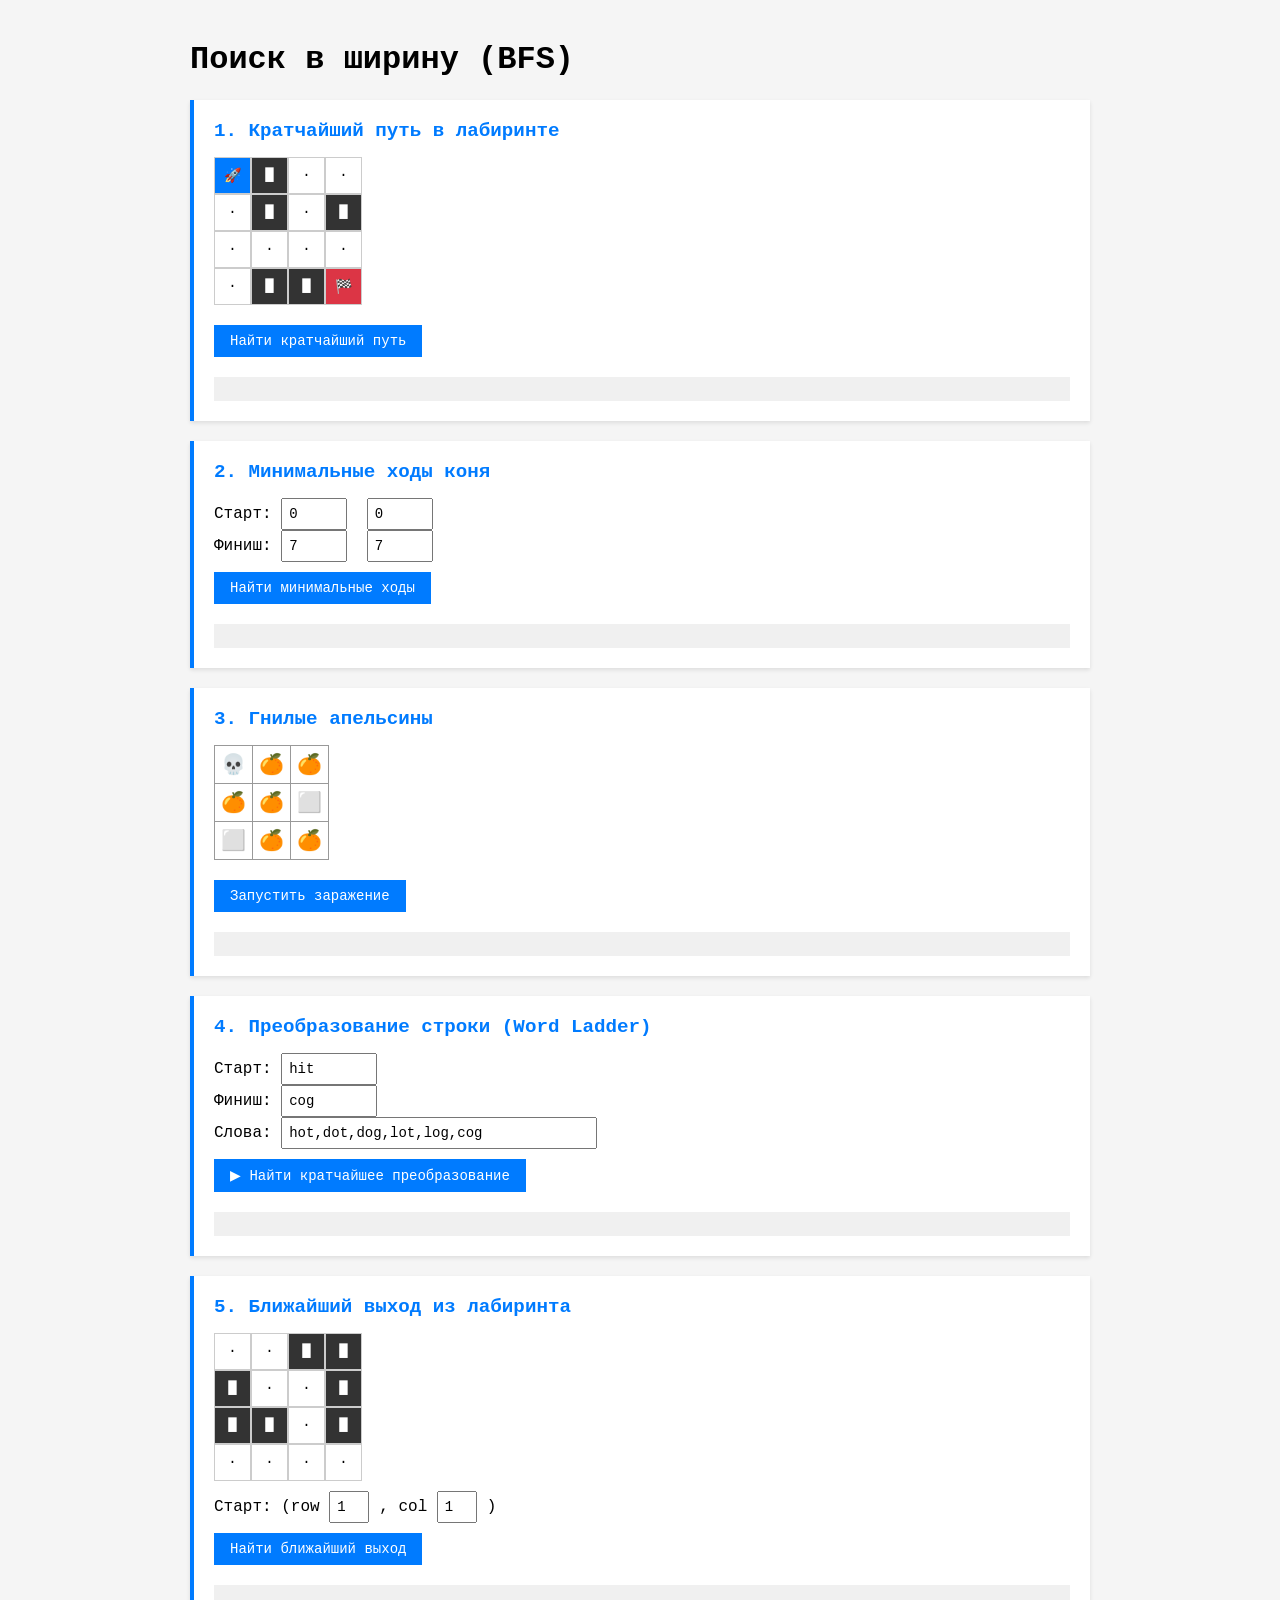
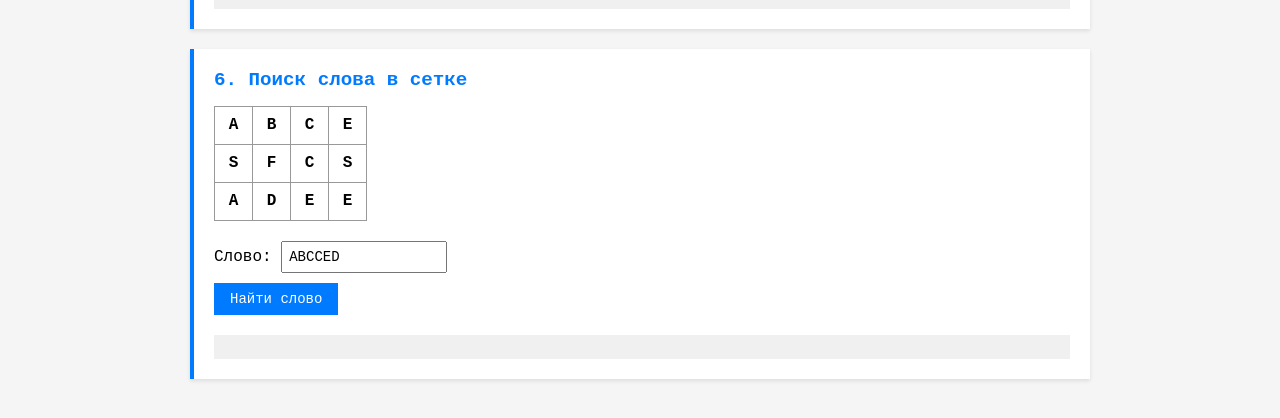
==== index.html @ 9522f6b6 "Поиск в ширину" ====
<!DOCTYPE html>
<html lang="ru">
<head>
    <meta charset="UTF-8">
    <meta name="viewport" content="width=device-width, initial-scale=1.0">
    <title>BFS - Демонстрация задач</title>
    <style>
        body {
            font-family: 'Courier New', monospace;
            max-width: 900px;
            margin: 0 auto;
            padding: 20px;
            background: #f5f5f5;
        }
        .task {
            background: white;
            margin: 20px 0;
            padding: 20px;
            border-left: 4px solid #007bff;
            box-shadow: 0 2px 4px rgba(0,0,0,0.1);
        }
        .task h2 {
            margin: 0 0 15px 0;
            font-size: 1.2em;
            color: #007bff;
        }
        button {
            background: #007bff;
            color: white;
            border: none;
            padding: 8px 16px;
            cursor: pointer;
            font-family: monospace;
            font-size: 14px;
            margin: 10px 0;
        }
        button:hover {
            background: #0056b3;
        }
        input, select {
            padding: 6px;
            font-family: monospace;
            font-size: 14px;
            margin-right: 10px;
        }
        .result {
            background: #f0f0f0;
            padding: 12px;
            margin-top: 10px;
            font-family: monospace;
            white-space: pre-wrap;
        }
        .maze {
            font-family: monospace;
            margin: 10px 0;
        }
        .maze-row {
            display: flex;
        }
        .maze-cell {
            width: 35px;
            height: 35px;
            display: flex;
            align-items: center;
            justify-content: center;
            border: 1px solid #ccc;
            font-size: 14px;
        }
        .wall { background: #333; color: white; }
        .path { background: #28a745; color: white; }
        .start { background: #007bff; color: white; }
        .end { background: #dc3545; color: white; }
        .fresh { background: #ffc107; }
        .rotten { background: #dc3545; color: white; }
        .empty { background: #ecf0f1; }
        table {
            border-collapse: collapse;
            margin: 10px 0;
        }
        td {
            width: 35px;
            height: 35px;
            text-align: center;
            border: 1px solid #999;
        }
    </style>
</head>
<body>
    <h1>Поиск в ширину (BFS)</h1>

    <!-- ЗАДАЧА 1 -->
    <div class="task">
        <h2>1. Кратчайший путь в лабиринте</h2>
        <div id="maze1"></div>
        <button onclick="task1()">Найти кратчайший путь</button>
        <div id="result1" class="result"></div>
    </div>

    <!-- ЗАДАЧА 2 -->
    <div class="task">
        <h2>2. Минимальные ходы коня</h2>
        <div>Старт: <input type="number" id="kx1" value="0" min="0" max="7" style="width:50px"> 
             <input type="number" id="ky1" value="0" min="0" max="7" style="width:50px"></div>
        <div>Финиш: <input type="number" id="kx2" value="7" min="0" max="7" style="width:50px"> 
             <input type="number" id="ky2" value="7" min="0" max="7" style="width:50px"></div>
        <button onclick="task2()">Найти минимальные ходы</button>
        <div id="result2" class="result"></div>
    </div>

    <!-- ЗАДАЧА 3 -->
    <div class="task">
        <h2>3. Гнилые апельсины</h2>
        <div id="orangesDisplay"></div>
        <button onclick="task3()">Запустить заражение</button>
        <div id="result3" class="result"></div>
    </div>

    <!-- ЗАДАЧА 4 -->
    <div class="task">
        <h2>4. Преобразование строки (Word Ladder)</h2>
        <div>Старт: <input type="text" id="startWord" value="hit" style="width:80px"></div>
        <div>Финиш: <input type="text" id="endWord" value="cog" style="width:80px"></div>
        <div>Слова: <input type="text" id="wordList" value="hot,dot,dog,lot,log,cog" style="width:300px"></div>
        <button onclick="task4()">▶ Найти кратчайшее преобразование</button>
        <div id="result4" class="result"></div>
    </div>

    <!-- ЗАДАЧА 5 -->
    <div class="task">
        <h2>5. Ближайший выход из лабиринта</h2>
        <div id="maze5"></div>
        <div>Старт: (row <input type="number" id="startRow5" value="1" min="0" max="3">, 
                col <input type="number" id="startCol5" value="1" min="0" max="3">)</div>
        <button onclick="task5()">Найти ближайший выход</button>
        <div id="result5" class="result"></div>
    </div>

    <!-- ЗАДАЧА 6 -->
    <div class="task">
        <h2>6. Поиск слова в сетке</h2>
        <div id="grid"></div>
        <div>Слово: <input type="text" id="searchWord" value="ABCCED" style="width:150px"></div>
        <button onclick="task6()">Найти слово</button>
        <div id="result6" class="result"></div>
    </div>

    <script>
        //ЗАДАЧА 1: Кратчайший путь в лабиринте
        const maze1 = [
            [0, 1, 0, 0],
            [0, 1, 0, 1],
            [0, 0, 0, 0],
            [0, 1, 1, 0]
        ];
        
        function drawMaze1() {
            let html = '<div class="maze">';
            for (let i = 0; i < maze1.length; i++) {
                html += '<div class="maze-row">';
                for (let j = 0; j < maze1[0].length; j++) {
                    let cls = 'maze-cell';
                    let content = maze1[i][j] === 1 ? '█' : '·';
                    if (i === 0 && j === 0) { cls += ' start'; content = '🚀'; }
                    if (i === 3 && j === 3) { cls += ' end'; content = '🏁'; }
                    if (maze1[i][j] === 1) cls += ' wall';
                    html += `<div class="${cls}">${content}</div>`;
                }
                html += '</div>';
            }
            html += '</div>';
            document.getElementById('maze1').innerHTML = html;
        }

        function shortestPath(maze, start, end) {
            const rows = maze.length, cols = maze[0].length;
            const queue = [[start[0], start[1], 0]];
            const visited = Array(rows).fill().map(() => Array(cols).fill(false));
            visited[start[0]][start[1]] = true;
            
            const dirs = [[1,0], [-1,0], [0,1], [0,-1]];
            
            while (queue.length > 0) {
                const [row, col, dist] = queue.shift();
                if (row === end[0] && col === end[1]) return dist;
                
                for (const [dr, dc] of dirs) {
                    const nr = row + dr, nc = col + dc;
                    if (nr >= 0 && nr < rows && nc >= 0 && nc < cols && 
                        maze[nr][nc] === 0 && !visited[nr][nc]) {
                        visited[nr][nc] = true;
                        queue.push([nr, nc, dist + 1]);
                    }
                }
            }
            return -1;
        }

        function task1() {
            const dist = shortestPath(maze1, [0, 0], [3, 3]);
            document.getElementById('result1').innerHTML = dist === -1 
                ? 'Путь не найден' 
                : `Кратчайший путь: ${dist} шагов`;
        }

        //ЗАДАЧА 2: Ходы коня 
        function knightMoves(x1, y1, x2, y2) {
            const moves = [[-2,-1], [-2,1], [-1,-2], [-1,2], [1,-2], [1,2], [2,-1], [2,1]];
            const queue = [[x1, y1, 0]];
            const visited = Array(8).fill().map(() => Array(8).fill(false));
            visited[x1][y1] = true;
            
            while (queue.length > 0) {
                const [x, y, dist] = queue.shift();
                if (x === x2 && y === y2) return dist;
                
                for (const [dx, dy] of moves) {
                    const nx = x + dx, ny = y + dy;
                    if (nx >= 0 && nx < 8 && ny >= 0 && ny < 8 && !visited[nx][ny]) {
                        visited[nx][ny] = true;
                        queue.push([nx, ny, dist + 1]);
                    }
                }
            }
            return -1;
        }

        function task2() {
            const x1 = parseInt(document.getElementById('kx1').value);
            const y1 = parseInt(document.getElementById('ky1').value);
            const x2 = parseInt(document.getElementById('kx2').value);
            const y2 = parseInt(document.getElementById('ky2').value);
            const moves = knightMoves(x1, y1, x2, y2);
            document.getElementById('result2').innerHTML = `Минимальное количество ходов: ${moves}`;
        }

        //ЗАДАЧА 3: Гнилые апельсины 
        const oranges = [
            [2, 1, 1],
            [1, 1, 0],
            [0, 1, 1]
        ];
        
        function drawOranges(state) {
            let html = '<table>';
            for (let i = 0; i < state.length; i++) {
                html += '<tr>';
                for (let j = 0; j < state[0].length; j++) {
                    let content = '';
                    if (state[i][j] === 0) { content = '⬜'; }
                    else if (state[i][j] === 1) { content = '🍊'; }
                    else if (state[i][j] === 2) { content = '💀'; }
                    html += `<td style="font-size:20px">${content}</td>`;
                }
                html += '</tr>';
            }
            html += '</table>';
            document.getElementById('orangesDisplay').innerHTML = html;
        }

        function rottenOranges(grid) {
            const rows = grid.length, cols = grid[0].length;
            const queue = [];
            let fresh = 0;
            
            for (let i = 0; i < rows; i++) {
                for (let j = 0; j < cols; j++) {
                    if (grid[i][j] === 2) queue.push([i, j, 0]);
                    if (grid[i][j] === 1) fresh++;
                }
            }
            
            const dirs = [[1,0], [-1,0], [0,1], [0,-1]];
            let time = 0;
            
            while (queue.length > 0) {
                const [row, col, t] = queue.shift();
                time = t;
                
                for (const [dr, dc] of dirs) {
                    const nr = row + dr, nc = col + dc;
                    if (nr >= 0 && nr < rows && nc >= 0 && nc < cols && grid[nr][nc] === 1) {
                        grid[nr][nc] = 2;
                        fresh--;
                        queue.push([nr, nc, t + 1]);
                    }
                }
            }
            
            return fresh === 0 ? time : -1;
        }

        function task3() {
            const copy = oranges.map(row => [...row]);
            const time = rottenOranges(copy);
            drawOranges(copy);
            document.getElementById('result3').innerHTML = time === -1 
                ? 'Не все апельсины могут сгнить' 
                : `Время заражения: ${time} минут`;
        }

        //ЗАДАЧА 4: Преобразование строки
        function wordLadder(start, end, wordSet) {
            if (!wordSet.has(end)) return 0;
            
            const queue = [[start, 1]];
            const visited = new Set();
            visited.add(start);
            
            while (queue.length > 0) {
                const [word, steps] = queue.shift();
                if (word === end) return steps;
                
                for (let i = 0; i < word.length; i++) {
                    for (let code = 97; code <= 122; code++) {
                        const newWord = word.slice(0, i) + String.fromCharCode(code) + word.slice(i + 1);
                        if (wordSet.has(newWord) && !visited.has(newWord)) {
                            visited.add(newWord);
                            queue.push([newWord, steps + 1]);
                        }
                    }
                }
            }
            return 0;
        }

        function task4() {
            const start = document.getElementById('startWord').value;
            const end = document.getElementById('endWord').value;
            const words = document.getElementById('wordList').value.split(',');
            const wordSet = new Set(words.map(w => w.trim()));
            const steps = wordLadder(start, end, wordSet);
            document.getElementById('result4').innerHTML = steps 
                ? `Минимальное количество шагов: ${steps}` 
                : `Путь не найден`;
        }

        //ЗАДАЧА 5: Ближайший выход
        const maze5 = [
            [0, 0, 1, 1],
            [1, 0, 0, 1],
            [1, 1, 0, 1],
            [0, 0, 0, 0]
        ];
        
        function drawMaze5() {
            let html = '<div class="maze">';
            for (let i = 0; i < maze5.length; i++) {
                html += '<div class="maze-row">';
                for (let j = 0; j < maze5[0].length; j++) {
                    let cls = 'maze-cell';
                    let content = maze5[i][j] === 1 ? '█' : '·';
                    if (maze5[i][j] === 1) cls += ' wall';
                    html += `<div class="${cls}">${content}</div>`;
                }
                html += '</div>';
            }
            html += '</div>';
            document.getElementById('maze5').innerHTML = html;
        }

        function nearestExit(maze, start) {
            const rows = maze.length, cols = maze[0].length;
            const queue = [[start[0], start[1], 0]];
            const visited = Array(rows).fill().map(() => Array(cols).fill(false));
            visited[start[0]][start[1]] = true;
            
            const dirs = [[1,0], [-1,0], [0,1], [0,-1]];
            
            while (queue.length > 0) {
                const [row, col, dist] = queue.shift();
                if ((row === 0 || row === rows-1 || col === 0 || col === cols-1) && dist > 0) {
                    return dist;
                }
                
                for (const [dr, dc] of dirs) {
                    const nr = row + dr, nc = col + dc;
                    if (nr >= 0 && nr < rows && nc >= 0 && nc < cols && 
                        maze[nr][nc] === 0 && !visited[nr][nc]) {
                        visited[nr][nc] = true;
                        queue.push([nr, nc, dist + 1]);
                    }
                }
            }
            return -1;
        }

        function task5() {
            const startRow = parseInt(document.getElementById('startRow5').value);
            const startCol = parseInt(document.getElementById('startCol5').value);
            const dist = nearestExit(maze5, [startRow, startCol]);
            document.getElementById('result5').innerHTML = dist === -1 
                ? 'Выход не найден' 
                : `Ближайший выход: ${dist} шагов`;
        }

        // ЗАДАЧА 6: Поиск слова 
        const grid = [
            ['A','B','C','E'],
            ['S','F','C','S'],
            ['A','D','E','E']
        ];
        
        function drawGrid() {
            let html = '<table>';
            for (let i = 0; i < grid.length; i++) {
                html += '<tr>';
                for (let j = 0; j < grid[0].length; j++) {
                    html += `<td style="font-weight:bold">${grid[i][j]}</td>`;
                }
                html += '</tr>';
            }
            html += '<table>';
            document.getElementById('grid').innerHTML = html;
        }

        function existWord(board, word) {
            const rows = board.length, cols = board[0].length;
            
            function dfs(row, col, index) {
                if (index === word.length) return true;
                if (row < 0 || row >= rows || col < 0 || col >= cols || 
                    board[row][col] !== word[index]) return false;
                
                const temp = board[row][col];
                board[row][col] = '#';
                
                const found = dfs(row+1, col, index+1) || dfs(row-1, col, index+1) ||
                             dfs(row, col+1, index+1) || dfs(row, col-1, index+1);
                
                board[row][col] = temp;
                return found;
            }
            
            for (let i = 0; i < rows; i++) {
                for (let j = 0; j < cols; j++) {
                    if (dfs(i, j, 0)) return true;
                }
            }
            return false;
        }

        function task6() {
            const word = document.getElementById('searchWord').value;
            const boardCopy = grid.map(row => [...row]);
            const found = existWord(boardCopy, word);
            document.getElementById('result6').innerHTML = found 
                ? `Слово "${word}" НАЙДЕНО в сетке!` 
                : ` Слово "${word}" НЕ НАЙДЕНО в сетке`;
        }

        // инициализаця
        drawMaze1();
        drawOranges(oranges);
        drawMaze5();
        drawGrid();
    </script>
</body>
</html>
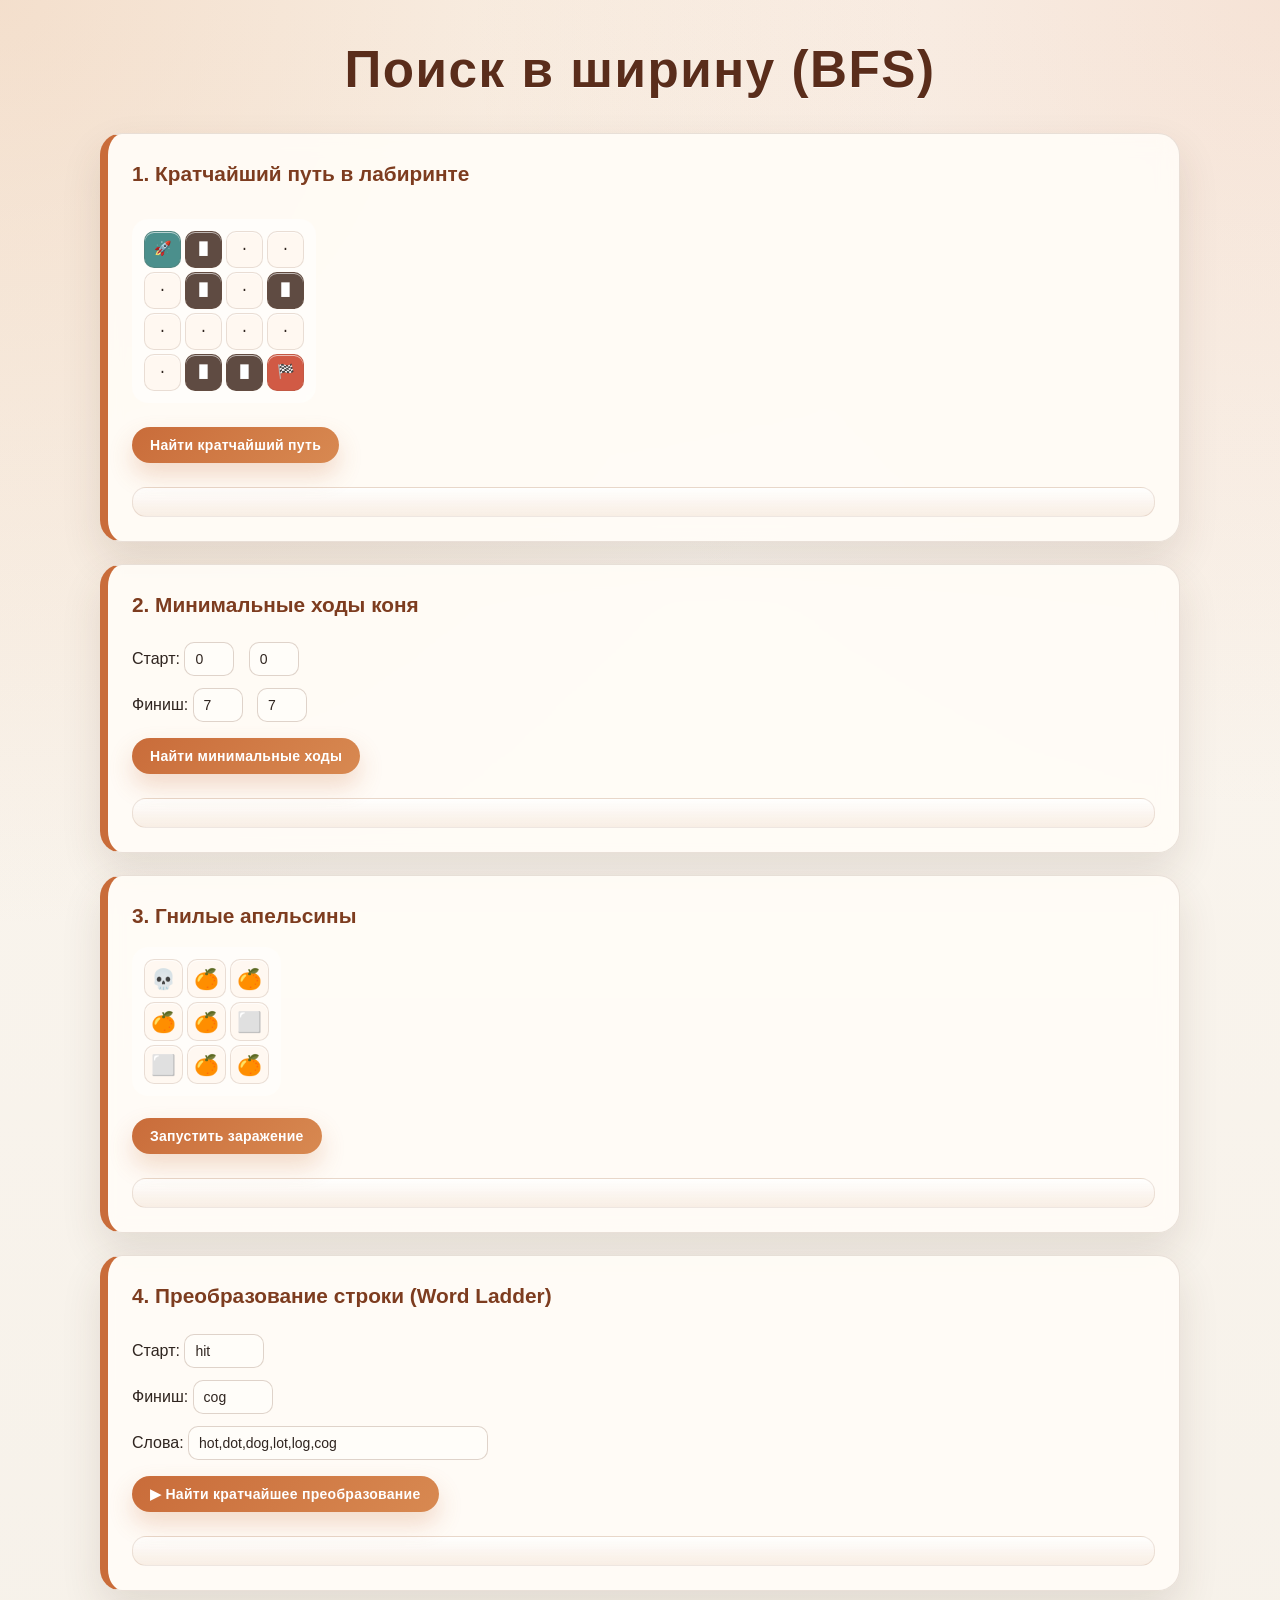
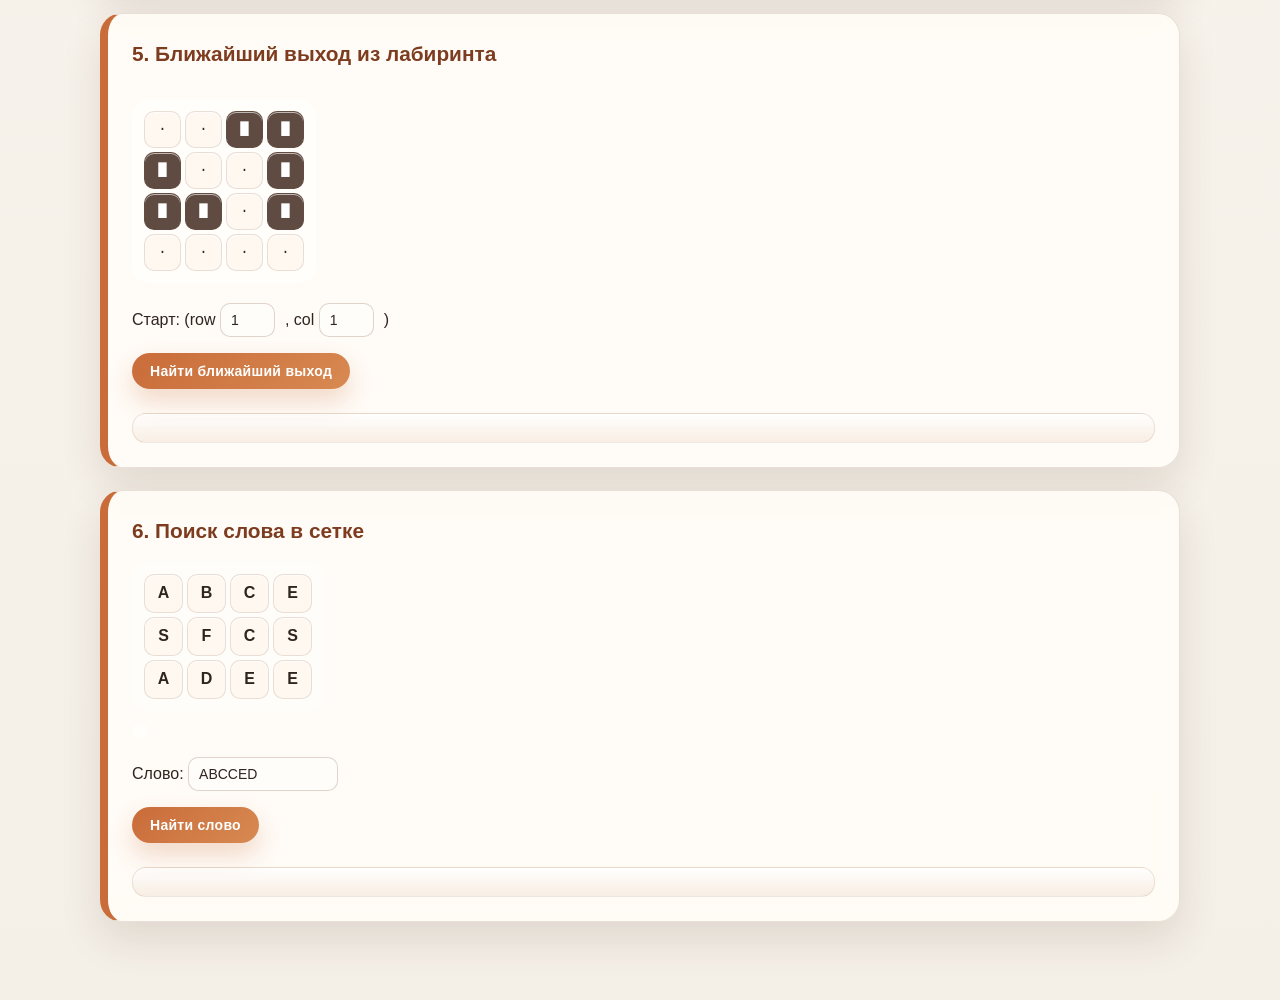
==== commit 3ac48609: "Поиск в ширину задачи 1" ====
--- a/index.html
+++ b/index.html
@@ -5,54 +5,106 @@
     <meta name="viewport" content="width=device-width, initial-scale=1.0">
     <title>BFS - Демонстрация задач</title>
     <style>
+        :root {
+            --bg: #f4efe7;
+            --surface: rgba(255, 252, 247, 0.92);
+            --surface-strong: #fffdf9;
+            --text: #2f241f;
+            --accent: #c96c3a;
+            --accent-dark: #9e4f25;
+            --border: rgba(116, 82, 65, 0.16);
+            --shadow: 0 18px 40px rgba(78, 48, 31, 0.12);
+        }
         body {
-            font-family: 'Courier New', monospace;
-            max-width: 900px;
+            font-family: 'Trebuchet MS', 'Segoe UI', sans-serif;
+            max-width: 1080px;
             margin: 0 auto;
-            padding: 20px;
-            background: #f5f5f5;
+            padding: 32px 20px 56px;
+            color: var(--text);
+            line-height: 1.5;
+            background:
+                radial-gradient(circle at top left, rgba(230, 180, 140, 0.35), transparent 32%),
+                radial-gradient(circle at top right, rgba(222, 140, 101, 0.18), transparent 28%),
+                linear-gradient(180deg, #fbf6ef 0%, var(--bg) 100%);
+        }
+        h1 {
+            margin: 0 0 24px;
+            font-size: clamp(2rem, 4vw, 3.2rem);
+            letter-spacing: 0.03em;
+            text-align: center;
+            color: #5a2d1b;
+            text-shadow: 0 1px 0 rgba(255,255,255,0.65);
         }
         .task {
-            background: white;
-            margin: 20px 0;
-            padding: 20px;
-            border-left: 4px solid #007bff;
-            box-shadow: 0 2px 4px rgba(0,0,0,0.1);
+            background: var(--surface);
+            margin: 22px 0;
+            padding: 24px;
+            border: 1px solid var(--border);
+            border-left: 8px solid var(--accent);
+            border-radius: 22px;
+            box-shadow: var(--shadow);
+            backdrop-filter: blur(10px);
         }
         .task h2 {
-            margin: 0 0 15px 0;
-            font-size: 1.2em;
-            color: #007bff;
+            margin: 0 0 16px 0;
+            font-size: 1.3em;
+            color: #7d3c1f;
         }
         button {
-            background: #007bff;
+            background: linear-gradient(135deg, var(--accent) 0%, #d88951 100%);
             color: white;
             border: none;
-            padding: 8px 16px;
+            padding: 10px 18px;
             cursor: pointer;
-            font-family: monospace;
+            font-family: inherit;
             font-size: 14px;
+            font-weight: 700;
+            letter-spacing: 0.02em;
             margin: 10px 0;
+            border-radius: 999px;
+            box-shadow: 0 12px 24px rgba(201, 108, 58, 0.24);
+            transition: transform 0.18s ease, box-shadow 0.18s ease, background 0.18s ease;
         }
         button:hover {
-            background: #0056b3;
+            background: linear-gradient(135deg, var(--accent-dark) 0%, #b36233 100%);
+            transform: translateY(-1px);
+            box-shadow: 0 16px 28px rgba(158, 79, 37, 0.28);
+        }
+        button:active {
+            transform: translateY(0);
         }
         input, select {
-            padding: 6px;
-            font-family: monospace;
+            padding: 8px 10px;
+            font-family: inherit;
             font-size: 14px;
-            margin-right: 10px;
+            margin: 6px 10px 6px 0;
+            border: 1px solid rgba(142, 101, 80, 0.28);
+            border-radius: 10px;
+            background: var(--surface-strong);
+            color: var(--text);
+            box-sizing: border-box;
+        }
+        input:focus, select:focus {
+            outline: 2px solid rgba(201, 108, 58, 0.22);
+            border-color: var(--accent);
         }
         .result {
-            background: #f0f0f0;
-            padding: 12px;
-            margin-top: 10px;
-            font-family: monospace;
+            background: linear-gradient(180deg, rgba(255,255,255,0.88) 0%, rgba(248, 237, 227, 0.95) 100%);
+            padding: 14px 16px;
+            margin-top: 14px;
+            font-family: 'Consolas', 'Courier New', monospace;
             white-space: pre-wrap;
+            border-radius: 14px;
+            border: 1px solid rgba(160, 116, 89, 0.18);
+            color: #4b332a;
         }
         .maze {
-            font-family: monospace;
-            margin: 10px 0;
+            font-family: 'Consolas', 'Courier New', monospace;
+            margin: 14px 0;
+            display: inline-block;
+            padding: 10px;
+            background: rgba(255,255,255,0.45);
+            border-radius: 16px;
         }
         .maze-row {
             display: flex;
@@ -63,25 +115,54 @@
             display: flex;
             align-items: center;
             justify-content: center;
-            border: 1px solid #ccc;
+            border: 1px solid rgba(116, 82, 65, 0.16);
             font-size: 14px;
-        }
-        .wall { background: #333; color: white; }
-        .path { background: #28a745; color: white; }
-        .start { background: #007bff; color: white; }
-        .end { background: #dc3545; color: white; }
-        .fresh { background: #ffc107; }
-        .rotten { background: #dc3545; color: white; }
-        .empty { background: #ecf0f1; }
+            border-radius: 10px;
+            margin: 2px;
+            background: #fff8f1;
+            box-shadow: inset 0 1px 0 rgba(255,255,255,0.6);
+        }
+        .wall { background: #5f4b42; color: white; }
+        .path { background: #5da271; color: white; }
+        .start { background: #4b8f8c; color: white; }
+        .end { background: #d15a45; color: white; }
+        .fresh { background: #f2b544; color: #4a331e; }
+        .rotten { background: #c95643; color: white; }
+        .empty { background: #efe3d6; }
         table {
-            border-collapse: collapse;
-            margin: 10px 0;
+            border-collapse: separate;
+            border-spacing: 4px;
+            margin: 12px 0;
+            background: rgba(255,255,255,0.42);
+            padding: 8px;
+            border-radius: 16px;
         }
         td {
             width: 35px;
             height: 35px;
             text-align: center;
-            border: 1px solid #999;
+            border: 1px solid rgba(116, 82, 65, 0.16);
+            border-radius: 10px;
+            background: #fff8f1;
+            box-shadow: inset 0 1px 0 rgba(255,255,255,0.65);
+        }
+        @media (max-width: 720px) {
+            body {
+                padding: 20px 14px 36px;
+            }
+            .task {
+                padding: 18px;
+                border-radius: 18px;
+            }
+            .maze-cell,
+            td {
+                width: 30px;
+                height: 30px;
+                font-size: 13px;
+            }
+            input[style*="width:300px"] {
+                max-width: 100%;
+            }
         }
     </style>
 </head>
@@ -455,4 +536,4 @@
         drawGrid();
     </script>
 </body>
-</html>+</html>
